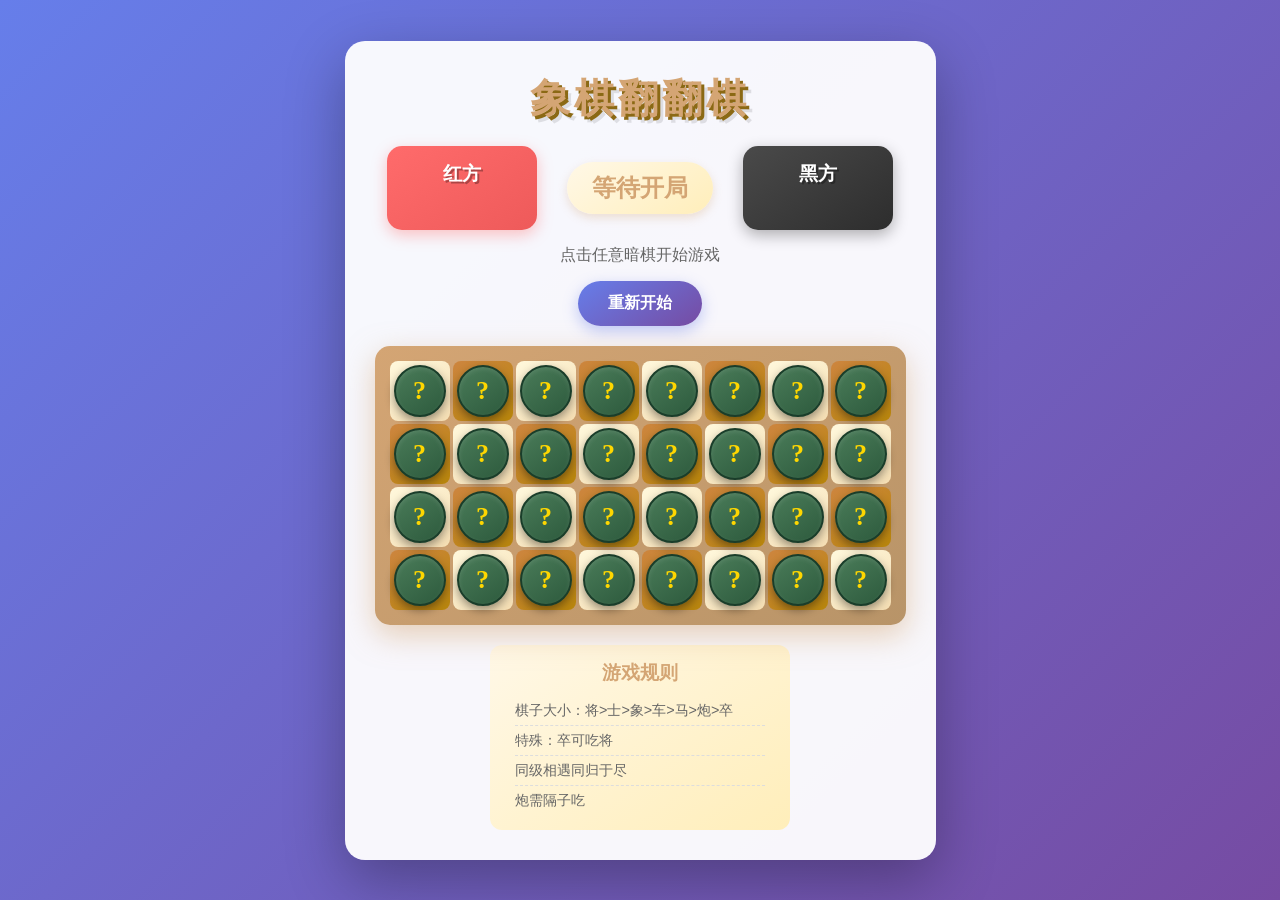
==== ChineseChess/index.html @ 7e91432d "提交翻翻棋游戏代码" ====
<!DOCTYPE html>
<html lang="zh-CN">
<head>
    <meta charset="UTF-8">
    <meta name="viewport" content="width=device-width, initial-scale=1.0">
    <title>象棋翻翻棋 - Q版风格</title>
    <link rel="stylesheet" href="style.css">
</head>
<body>
    <div class="game-container">
        <h1 class="game-title">象棋翻翻棋</h1>
        
        <div class="game-info">
            <div class="player-info">
                <div class="player red" id="player-red">
                    <span class="player-name">红方</span>
                    <span class="player-represent" id="represent-red"></span>
                    <span class="player-captures" id="captures-red"></span>
                </div>
                <div class="turn-indicator" id="turn-indicator"></div>
                <div class="player black" id="player-black">
                    <span class="player-name">黑方</span>
                    <span class="player-represent" id="represent-black"></span>
                    <span class="player-captures" id="captures-black"></span>
                </div>
            </div>
            
            <div class="game-status" id="game-status">
                <p>点击暗棋翻开，或点击己方明棋移动</p>
            </div>
            
            <button class="restart-btn" id="restart-btn">重新开始</button>
        </div>
        
        <div class="board-container">
            <div class="board" id="board"></div>
        </div>
        
        <div class="rules-panel">
            <h3>游戏规则</h3>
            <ul>
                <li>棋子大小：将>士>象>车>马>炮>卒</li>
                <li>特殊：卒可吃将</li>
                <li>同级相遇同归于尽</li>
                <li>炮需隔子吃</li>
            </ul>
        </div>
        
        <div class="game-over-modal" id="game-over-modal" style="display: none;">
            <div class="modal-content">
                <h2 id="winner-text"></h2>
                <button class="restart-btn" id="modal-restart-btn">再来一局</button>
            </div>
        </div>
    </div>
    
    <script src="game.js"></script>
</body>
</html>
---- ChineseChess/style.css ----
* {
    margin: 0;
    padding: 0;
    box-sizing: border-box;
}

body {
    font-family: 'Microsoft YaHei', sans-serif;
    background: linear-gradient(135deg, #667eea 0%, #764ba2 100%);
    min-height: 100vh;
    display: flex;
    justify-content: center;
    align-items: center;
    padding: 20px;
}

.game-container {
    background: rgba(255, 255, 255, 0.95);
    border-radius: 20px;
    padding: 30px;
    box-shadow: 0 20px 60px rgba(0, 0, 0, 0.3);
    text-align: center;
}

.game-title {
    font-size: 2.5rem;
    color: #d4a574;
    text-shadow: 3px 3px 0 #8b6914, 6px 6px 0 rgba(0,0,0,0.1);
    margin-bottom: 20px;
    font-weight: bold;
    letter-spacing: 4px;
}

.game-info {
    margin-bottom: 20px;
}

.player-info {
    display: flex;
    justify-content: center;
    align-items: center;
    gap: 30px;
    margin-bottom: 15px;
}

.player {
    display: flex;
    flex-direction: column;
    align-items: center;
    padding: 15px 30px;
    border-radius: 15px;
    min-width: 150px;
}

.player.red {
    background: linear-gradient(145deg, #ff6b6b, #ee5a5a);
    box-shadow: 0 5px 15px rgba(255, 107, 107, 0.4);
}

.player.black {
    background: linear-gradient(145deg, #4a4a4a, #2d2d2d);
    box-shadow: 0 5px 15px rgba(0, 0, 0, 0.3);
}

.player-name {
    font-size: 1.2rem;
    font-weight: bold;
    color: white;
    text-shadow: 2px 2px 0 rgba(0,0,0,0.3);
}

.player-represent {
    font-size: 0.85rem;
    color: #fffacd;
    margin-top: 3px;
    display: block;
}

.player-captures {
    font-size: 0.9rem;
    color: #ffd700;
    margin-top: 5px;
    min-height: 20px;
    display: flex;
    flex-wrap: wrap;
    gap: 2px;
}

.captured-piece {
    font-size: 14px;
    font-weight: bold;
    color: #fffacd;
    font-family: 'SimSun', 'STSong', serif;
}

.no-captures {
    font-size: 0.8rem;
    color: #888;
}

.turn-indicator {
    font-size: 1.5rem;
    font-weight: bold;
    color: #d4a574;
    padding: 10px 25px;
    background: linear-gradient(145deg, #fff8e7, #ffeeba);
    border-radius: 50px;
    box-shadow: 0 4px 10px rgba(212, 165, 116, 0.3);
}

.game-status {
    font-size: 1rem;
    color: #666;
    margin-bottom: 15px;
}

.restart-btn {
    padding: 12px 30px;
    font-size: 1rem;
    font-weight: bold;
    color: white;
    background: linear-gradient(145deg, #667eea, #764ba2);
    border: none;
    border-radius: 30px;
    cursor: pointer;
    transition: all 0.3s ease;
    box-shadow: 0 5px 15px rgba(102, 126, 234, 0.4);
}

.restart-btn:hover {
    transform: translateY(-2px);
    box-shadow: 0 8px 20px rgba(102, 126, 234, 0.5);
}

.board-container {
    display: inline-block;
    padding: 15px;
    background: linear-gradient(145deg, #d4a574, #b89468);
    border-radius: 15px;
    box-shadow: 0 10px 30px rgba(212, 165, 116, 0.5);
}

.board {
    display: grid;
    grid-template-columns: repeat(8, 60px);
    grid-template-rows: repeat(4, 60px);
    gap: 3px;
}

.cell {
    width: 60px;
    height: 60px;
    display: flex;
    justify-content: center;
    align-items: center;
    cursor: pointer;
    transition: all 0.2s ease;
    border-radius: 8px;
}

.cell.light {
    background: linear-gradient(145deg, #fff8dc, #f5deb3);
}

.cell.dark {
    background: linear-gradient(145deg, #cd853f, #b8860b);
}

.cell.selected {
    box-shadow: inset 0 0 20px rgba(255, 215, 0, 0.8), 0 0 15px rgba(255, 215, 0, 0.5);
    transform: scale(1.05);
}

.cell.valid-move {
    box-shadow: inset 0 0 15px rgba(0, 255, 0, 0.6), 0 0 10px rgba(0, 255, 0, 0.4);
}

.cell.valid-capture {
    box-shadow: inset 0 0 15px rgba(0, 255, 0, 0.6), 0 0 10px rgba(0, 255, 0, 0.4);
}

.piece {
    width: 52px;
    height: 52px;
    border-radius: 50%;
    display: flex;
    justify-content: center;
    align-items: center;
    font-size: 26px;
    font-weight: bold;
    transition: all 0.3s ease;
    position: relative;
    backface-visibility: hidden;
    font-family: 'SimSun', 'STSong', serif;
}

.piece.dark-side {
    background: linear-gradient(145deg, #4a7c59, #2d5a3d);
    color: #ffd700;
    box-shadow: 0 4px 10px rgba(0, 0, 0, 0.4), inset 0 2px 5px rgba(255, 255, 255, 0.1);
    border: 2px solid #1a3d2a;
}

.piece.red {
    background: linear-gradient(145deg, #c41e3a, #8b0000);
    color: #fffacd;
    box-shadow: 0 4px 10px rgba(196, 30, 58, 0.5), inset 0 2px 5px rgba(255, 255, 255, 0.2);
    border: 2px solid #6b0000;
}

.piece.black {
    background: linear-gradient(145deg, #2d2d2d, #1a1a1a);
    color: #fffacd;
    box-shadow: 0 4px 10px rgba(0, 0, 0, 0.5), inset 0 2px 5px rgba(255, 255, 255, 0.1);
    border: 2px solid #0d0d0d;
}

.piece.selected {
    box-shadow: 
        0 0 0 2px #ffd700;
    border-radius: 50%;
    position: relative;
}

/* 四角亮边框样式 */
.piece.selected::before {
    content: '';
    position: absolute;
    top: -4px;
    left: -4px;
    right: -4px;
    bottom: -4px;
    border: 3px solid transparent;
    border-radius: 50%;
    pointer-events: none;
}

.piece.selected::after {
    content: '';
    position: absolute;
    top: 0;
    left: 0;
    right: 0;
    bottom: 0;
    pointer-events: none;
}

/* 四个角 */
.piece.selected .corner-tl,
.piece.selected .corner-tr,
.piece.selected .corner-bl,
.piece.selected .corner-br {
    position: absolute;
    width: 10px;
    height: 10px;
    background: #ffd700;
    pointer-events: none;
}

.piece.selected .corner-tl {
    top: -5px;
    left: -5px;
    border-radius: 3px 0 0 0;
}

.piece.selected .corner-tr {
    top: -5px;
    right: -5px;
    border-radius: 0 3px 0 0;
}

.piece.selected .corner-bl {
    bottom: -5px;
    left: -5px;
    border-radius: 0 0 0 3px;
}

.piece.selected .corner-br {
    bottom: -5px;
    right: -5px;
    border-radius: 0 0 3px 0;
}

.piece.flipping {
    animation: flip 0.5s ease-in-out;
}

.piece.captured {
    animation: capture 0.4s ease-out forwards;
}

@keyframes flip {
    0% { transform: rotateY(0deg); }
    50% { transform: rotateY(90deg); }
    100% { transform: rotateY(0deg); }
}

@keyframes capture {
    0% { transform: scale(1); opacity: 1; }
    50% { transform: scale(1.3); opacity: 0.5; }
    100% { transform: scale(0); opacity: 0; }
}

.rules-panel {
    margin-top: 20px;
    padding: 15px 25px;
    background: linear-gradient(145deg, #fff8e7, #ffeeba);
    border-radius: 12px;
    text-align: left;
    max-width: 300px;
    margin-left: auto;
    margin-right: auto;
}

.rules-panel h3 {
    color: #d4a574;
    margin-bottom: 10px;
    text-align: center;
}

.rules-panel ul {
    list-style: none;
    font-size: 0.9rem;
    color: #666;
}

.rules-panel li {
    padding: 5px 0;
    border-bottom: 1px dashed #ddd;
}

.rules-panel li:last-child {
    border-bottom: none;
}

.game-over-modal {
    position: fixed;
    top: 0;
    left: 0;
    width: 100%;
    height: 100%;
    background: rgba(0, 0, 0, 0.7);
    display: flex;
    justify-content: center;
    align-items: center;
    z-index: 1000;
}

.modal-content {
    background: white;
    padding: 40px 60px;
    border-radius: 20px;
    text-align: center;
    box-shadow: 0 20px 50px rgba(0, 0, 0, 0.3);
}

.modal-content h2 {
    font-size: 2.5rem;
    margin-bottom: 30px;
    color: #d4a574;
    text-shadow: 2px 2px 0 rgba(0,0,0,0.1);
}

@media (max-width: 600px) {
    .board {
        grid-template-columns: repeat(8, 45px);
        grid-template-rows: repeat(4, 45px);
    }
    
    .cell {
        width: 45px;
        height: 45px;
    }
    
    .piece {
        width: 38px;
        height: 38px;
        font-size: 20px;
    }
    
    .player-info {
        gap: 15px;
    }
    
    .player {
        padding: 10px 20px;
        min-width: 100px;
    }
    
    .game-title {
        font-size: 1.8rem;
    }
}
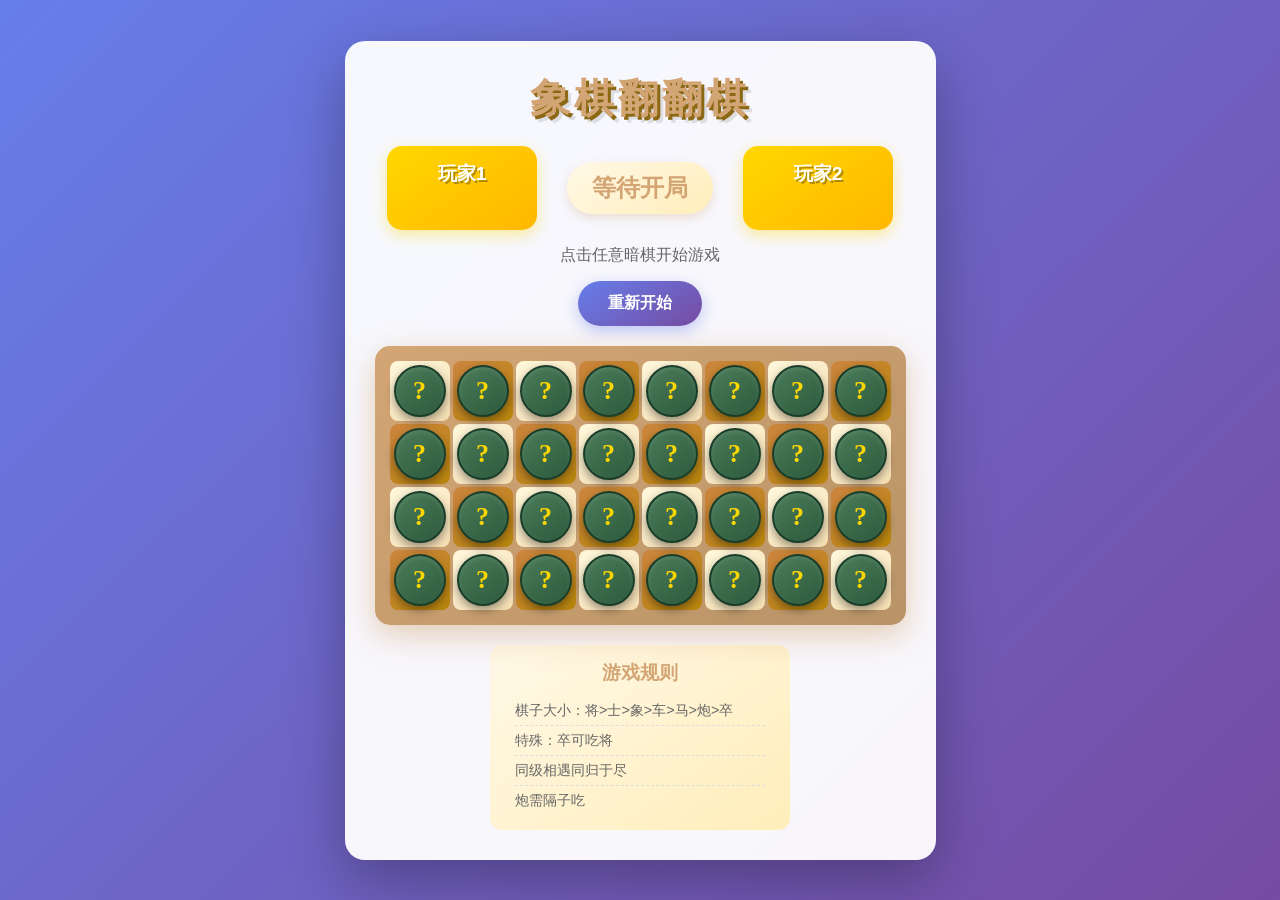
==== commit df16905d: "更新规则" ====
--- a/ChineseChess/index.html
+++ b/ChineseChess/index.html
@@ -12,16 +12,16 @@
         
         <div class="game-info">
             <div class="player-info">
-                <div class="player red" id="player-red">
-                    <span class="player-name">红方</span>
-                    <span class="player-represent" id="represent-red"></span>
-                    <span class="player-captures" id="captures-red"></span>
+                <div class="player yellow" id="player-1">
+                    <span class="player-name">玩家1</span>
+                    <span class="player-represent" id="represent-1"></span>
+                    <span class="player-captures" id="captures-1"></span>
                 </div>
                 <div class="turn-indicator" id="turn-indicator"></div>
-                <div class="player black" id="player-black">
-                    <span class="player-name">黑方</span>
-                    <span class="player-represent" id="represent-black"></span>
-                    <span class="player-captures" id="captures-black"></span>
+                <div class="player yellow" id="player-2">
+                    <span class="player-name">玩家2</span>
+                    <span class="player-represent" id="represent-2"></span>
+                    <span class="player-captures" id="captures-2"></span>
                 </div>
             </div>
             
--- a/ChineseChess/style.css
+++ b/ChineseChess/style.css
@@ -60,6 +60,11 @@
 .player.black {
     background: linear-gradient(145deg, #4a4a4a, #2d2d2d);
     box-shadow: 0 5px 15px rgba(0, 0, 0, 0.3);
+}
+
+.player.yellow {
+    background: linear-gradient(145deg, #ffd700, #ffb700);
+    box-shadow: 0 5px 15px rgba(255, 215, 0, 0.4);
 }
 
 .player-name {
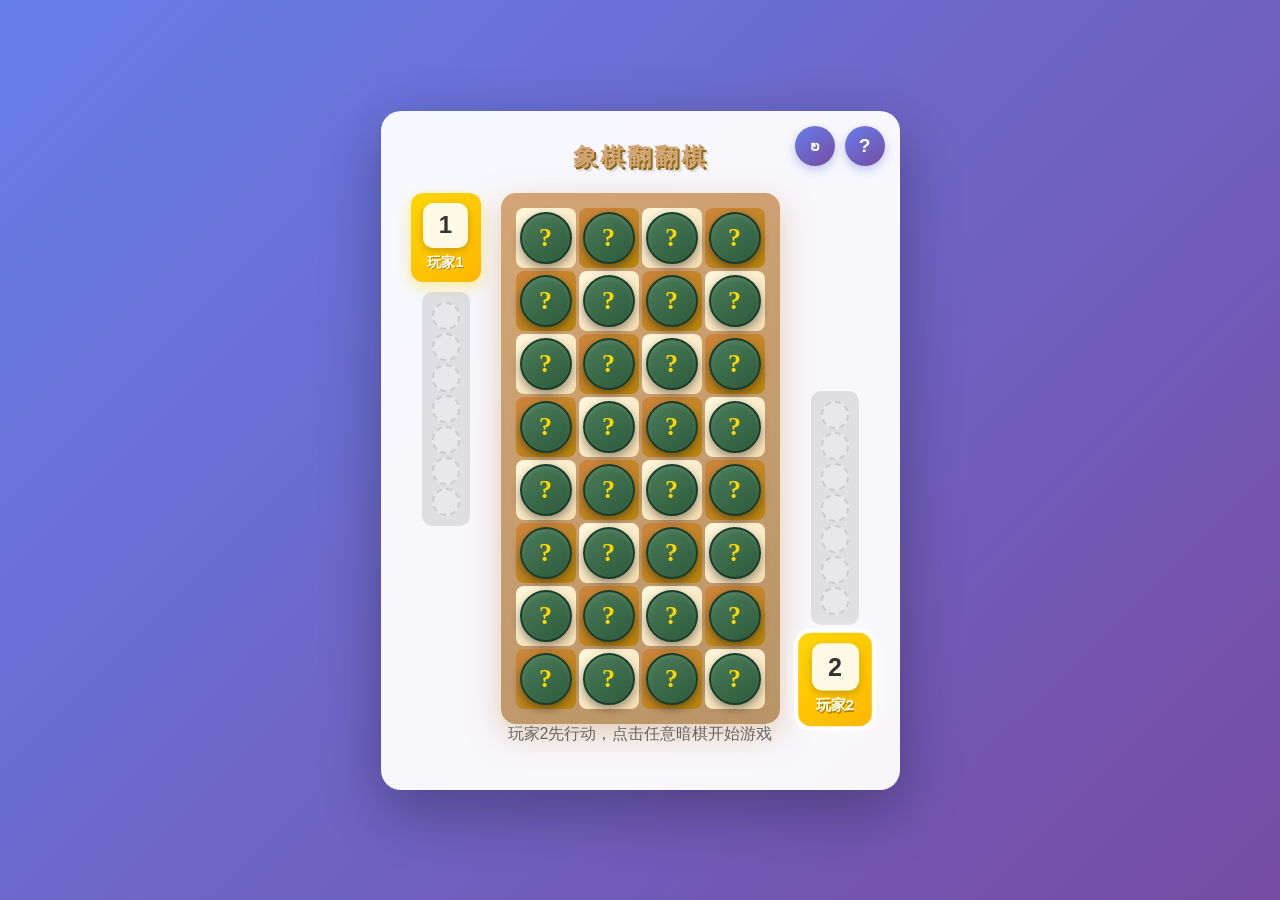
==== commit 661872d3: "完善所有规则" ====
--- a/ChineseChess/index.html
+++ b/ChineseChess/index.html
@@ -8,42 +8,66 @@
 </head>
 <body>
     <div class="game-container">
+        <div class="top-controls">
+            <button class="action-btn" id="restart-btn" title="重新开始">↻</button>
+            <button class="action-btn" id="rules-btn" title="游戏规则">?</button>
+        </div>
+        
         <h1 class="game-title">象棋翻翻棋</h1>
         
-        <div class="game-info">
-            <div class="player-info">
+        <div class="main-content">
+            <div class="player-1-panel">
                 <div class="player yellow" id="player-1">
+                    <div class="player-avatar">1</div>
                     <span class="player-name">玩家1</span>
-                    <span class="player-represent" id="represent-1"></span>
-                    <span class="player-captures" id="captures-1"></span>
                 </div>
-                <div class="turn-indicator" id="turn-indicator"></div>
+                <div class="captures-panel" id="captures-1"></div>
+            </div>
+            
+            <div class="board-container">
+                <div class="board" id="board"></div>
+            </div>
+            
+            <div class="player-2-panel">
+                <div class="captures-panel" id="captures-2"></div>
                 <div class="player yellow" id="player-2">
+                    <div class="player-avatar">2</div>
                     <span class="player-name">玩家2</span>
-                    <span class="player-represent" id="represent-2"></span>
-                    <span class="player-captures" id="captures-2"></span>
                 </div>
             </div>
-            
-            <div class="game-status" id="game-status">
-                <p>点击暗棋翻开，或点击己方明棋移动</p>
-            </div>
-            
-            <button class="restart-btn" id="restart-btn">重新开始</button>
         </div>
         
-        <div class="board-container">
-            <div class="board" id="board"></div>
+        <div class="game-status" id="game-status">
+            <p>点击暗棋翻开，或点击己方明棋移动</p>
         </div>
         
-        <div class="rules-panel">
-            <h3>游戏规则</h3>
-            <ul>
-                <li>棋子大小：将>士>象>车>马>炮>卒</li>
-                <li>特殊：卒可吃将</li>
-                <li>同级相遇同归于尽</li>
-                <li>炮需隔子吃</li>
-            </ul>
+        <div class="rules-modal" id="rules-modal" style="display: none;">
+            <div class="modal-content">
+                <button class="close-btn" id="rules-close-btn">×</button>
+                <h2>游戏规则</h2>
+                <div class="rules-content">
+                    <h3>快速上手</h3>
+                    <ul>
+                        <li>棋盘棋子：使用半张象棋棋盘，32枚棋子打乱后背面朝上摆满棋格</li>
+                        <li>阵营确定：先手玩家翻第一枚棋，翻到什么颜色即执该方</li>
+                        <li>行动方式：每回合可选择翻一枚暗棋或移动一枚明棋</li>
+                    </ul>
+                    <h3>棋子大小顺序</h3>
+                    <p>將(不能吃卒) > 士 > 象 > 車 > 馬 > 炮(隔子吃) > 卒(吃將)</p>
+                    <h3>特殊规则</h3>
+                    <ul>
+                        <li>卒可吃将，将不能吃卒</li>
+                        <li>同级相遇同归于尽</li>
+                        <li>炮需隔子吃，可打任何棋子（包括暗棋）</li>
+                        <li>炮无吃子时可移动一格</li>
+                    </ul>
+                    <h3>棋子区别</h3>
+                    <p>红棋：帥、仕、相、兵</p>
+                    <p>黑棋：將、士、象、卒</p>
+                    <h3>胜负判定</h3>
+                    <p>吃光对方所有棋子即获胜</p>
+                </div>
+            </div>
         </div>
         
         <div class="game-over-modal" id="game-over-modal" style="display: none;">
--- a/ChineseChess/style.css
+++ b/ChineseChess/style.css
@@ -20,36 +20,74 @@
     padding: 30px;
     box-shadow: 0 20px 60px rgba(0, 0, 0, 0.3);
     text-align: center;
+    position: relative;
+}
+
+.top-controls {
+    position: absolute;
+    top: 15px;
+    right: 15px;
+    display: flex;
+    gap: 10px;
+}
+
+.action-btn {
+    width: 40px;
+    height: 40px;
+    border-radius: 50%;
+    border: none;
+    font-size: 1.2rem;
+    cursor: pointer;
+    transition: all 0.3s ease;
+    background: linear-gradient(145deg, #667eea, #764ba2);
+    color: white;
+    box-shadow: 0 4px 10px rgba(102, 126, 234, 0.4);
+    font-weight: bold;
+}
+
+.action-btn:hover {
+    transform: scale(1.1);
+    box-shadow: 0 6px 15px rgba(102, 126, 234, 0.6);
 }
 
 .game-title {
-    font-size: 2.5rem;
+    font-size: 1.5rem;
     color: #d4a574;
-    text-shadow: 3px 3px 0 #8b6914, 6px 6px 0 rgba(0,0,0,0.1);
+    text-shadow: 2px 2px 0 #8b6914, 4px 4px 0 rgba(0,0,0,0.1);
     margin-bottom: 20px;
     font-weight: bold;
-    letter-spacing: 4px;
-}
-
-.game-info {
-    margin-bottom: 20px;
-}
-
-.player-info {
-    display: flex;
-    justify-content: center;
-    align-items: center;
-    gap: 30px;
-    margin-bottom: 15px;
+    letter-spacing: 3px;
+}
+
+.main-content {
+    display: flex;
+    gap: 20px;
+    align-items: flex-start;
+}
+
+.player-1-panel {
+    display: flex;
+    flex-direction: column;
+    align-items: center;
+    gap: 10px;
+}
+
+.player-2-panel {
+    display: flex;
+    flex-direction: column;
+    align-items: center;
+    gap: 10px;
+    justify-content: flex-end;
+    align-self: flex-end;
 }
 
 .player {
     display: flex;
     flex-direction: column;
     align-items: center;
-    padding: 15px 30px;
-    border-radius: 15px;
-    min-width: 150px;
+    padding: 10px 12px;
+    border-radius: 12px;
+    min-width: 70px;
 }
 
 .player.red {
@@ -67,50 +105,102 @@
     box-shadow: 0 5px 15px rgba(255, 215, 0, 0.4);
 }
 
+.player.active {
+    box-shadow: 0 0 0 4px #fff, 0 0 20px rgba(255, 255, 255, 0.8);
+    transform: scale(1.05);
+    transition: all 0.3s ease;
+}
+
+.player-avatar {
+    width: 45px;
+    height: 45px;
+    background: rgba(255, 255, 255, 0.9);
+    border-radius: 10px;
+    display: flex;
+    justify-content: center;
+    align-items: center;
+    font-size: 1.5rem;
+    font-weight: bold;
+    color: #333;
+    box-shadow: 0 3px 8px rgba(0, 0, 0, 0.2);
+}
+
 .player-name {
-    font-size: 1.2rem;
+    font-size: 0.9rem;
     font-weight: bold;
     color: white;
-    text-shadow: 2px 2px 0 rgba(0,0,0,0.3);
-}
-
-.player-represent {
-    font-size: 0.85rem;
-    color: #fffacd;
-    margin-top: 3px;
-    display: block;
-}
-
-.player-captures {
-    font-size: 0.9rem;
-    color: #ffd700;
+    text-shadow: 1px 1px 0 rgba(0,0,0,0.3);
     margin-top: 5px;
-    min-height: 20px;
-    display: flex;
-    flex-wrap: wrap;
-    gap: 2px;
+}
+
+.captures-panel {
+    display: flex;
+    flex-direction: column;
+    gap: 3px;
+    padding: 10px;
+    background: rgba(0, 0, 0, 0.1);
+    border-radius: 10px;
+    min-height: 230px;
+    min-width: 40px;
+    align-items: center;
+    justify-content: flex-start;
 }
 
 .captured-piece {
     font-size: 14px;
     font-weight: bold;
+    font-family: 'SimSun', 'STSong', serif;
+    width: 28px;
+    height: 28px;
+    display: flex;
+    justify-content: center;
+    align-items: center;
+    border-radius: 50%;
+    position: relative;
+    border: 2px solid;
+}
+
+.captured-piece.red {
+    background: linear-gradient(145deg, #c41e3a, #8b0000);
     color: #fffacd;
-    font-family: 'SimSun', 'STSong', serif;
+    box-shadow: 0 2px 5px rgba(196, 30, 58, 0.4);
+    border-color: #6b0000;
+}
+
+.captured-piece.black {
+    background: linear-gradient(145deg, #2d2d2d, #1a1a1a);
+    color: #fffacd;
+    box-shadow: 0 2px 5px rgba(0, 0, 0, 0.4);
+    border-color: #0d0d0d;
+}
+
+.captured-piece.empty {
+    background: rgba(255, 255, 255, 0.3);
+    border: 2px dashed #ccc;
+    box-shadow: none;
+}
+
+.captured-piece.has-badge::after {
+    content: attr(data-count);
+    position: absolute;
+    bottom: -4px;
+    right: -4px;
+    background: red;
+    color: white;
+    font-size: 10px;
+    font-weight: bold;
+    width: 16px;
+    height: 16px;
+    border-radius: 50%;
+    display: flex;
+    justify-content: center;
+    align-items: center;
+    box-shadow: 0 1px 3px rgba(0, 0, 0, 0.3);
 }
 
 .no-captures {
-    font-size: 0.8rem;
+    font-size: 0.7rem;
     color: #888;
-}
-
-.turn-indicator {
-    font-size: 1.5rem;
-    font-weight: bold;
-    color: #d4a574;
-    padding: 10px 25px;
-    background: linear-gradient(145deg, #fff8e7, #ffeeba);
-    border-radius: 50px;
-    box-shadow: 0 4px 10px rgba(212, 165, 116, 0.3);
 }
 
 .game-status {
@@ -147,8 +237,8 @@
 
 .board {
     display: grid;
-    grid-template-columns: repeat(8, 60px);
-    grid-template-rows: repeat(4, 60px);
+    grid-template-columns: repeat(4, 60px);
+    grid-template-rows: repeat(8, 60px);
     gap: 3px;
 }
 
@@ -306,37 +396,81 @@
     100% { transform: scale(0); opacity: 0; }
 }
 
-.rules-panel {
-    margin-top: 20px;
-    padding: 15px 25px;
-    background: linear-gradient(145deg, #fff8e7, #ffeeba);
-    border-radius: 12px;
+.rules-modal {
+    position: fixed;
+    top: 0;
+    left: 0;
+    width: 100%;
+    height: 100%;
+    background: rgba(0, 0, 0, 0.7);
+    display: flex;
+    justify-content: center;
+    align-items: center;
+    z-index: 1000;
+}
+
+.rules-modal .modal-content {
+    background: white;
+    border-radius: 20px;
+    padding: 30px;
+    max-width: 90%;
+    max-height: 85vh;
+    overflow-y: auto;
+    position: relative;
+    box-shadow: 0 20px 60px rgba(0, 0, 0, 0.3);
+}
+
+.rules-modal .close-btn {
+    position: absolute;
+    top: 15px;
+    right: 15px;
+    width: 35px;
+    height: 35px;
+    border-radius: 50%;
+    border: none;
+    background: #eee;
+    font-size: 1.5rem;
+    cursor: pointer;
+    transition: all 0.3s ease;
+}
+
+.rules-modal .close-btn:hover {
+    background: #ff6b6b;
+    color: white;
+}
+
+.rules-modal h2 {
+    color: #d4a574;
+    margin-bottom: 20px;
+    text-align: center;
+}
+
+.rules-content {
     text-align: left;
-    max-width: 300px;
-    margin-left: auto;
-    margin-right: auto;
-}
-
-.rules-panel h3 {
-    color: #d4a574;
-    margin-bottom: 10px;
-    text-align: center;
-}
-
-.rules-panel ul {
-    list-style: none;
-    font-size: 0.9rem;
-    color: #666;
-}
-
-.rules-panel li {
+    font-size: 0.95rem;
+    color: #555;
+}
+
+.rules-content h3 {
+    color: #667eea;
+    margin: 15px 0 10px;
+}
+
+.rules-content ul {
+    list-style: disc;
+    padding-left: 20px;
+    margin: 10px 0;
+}
+
+.rules-content li {
     padding: 5px 0;
-    border-bottom: 1px dashed #ddd;
-}
-
-.rules-panel li:last-child {
-    border-bottom: none;
-}
+}
+
+.rules-content p {
+    margin: 10px 0;
+}
+
+
 
 .game-over-modal {
     position: fixed;
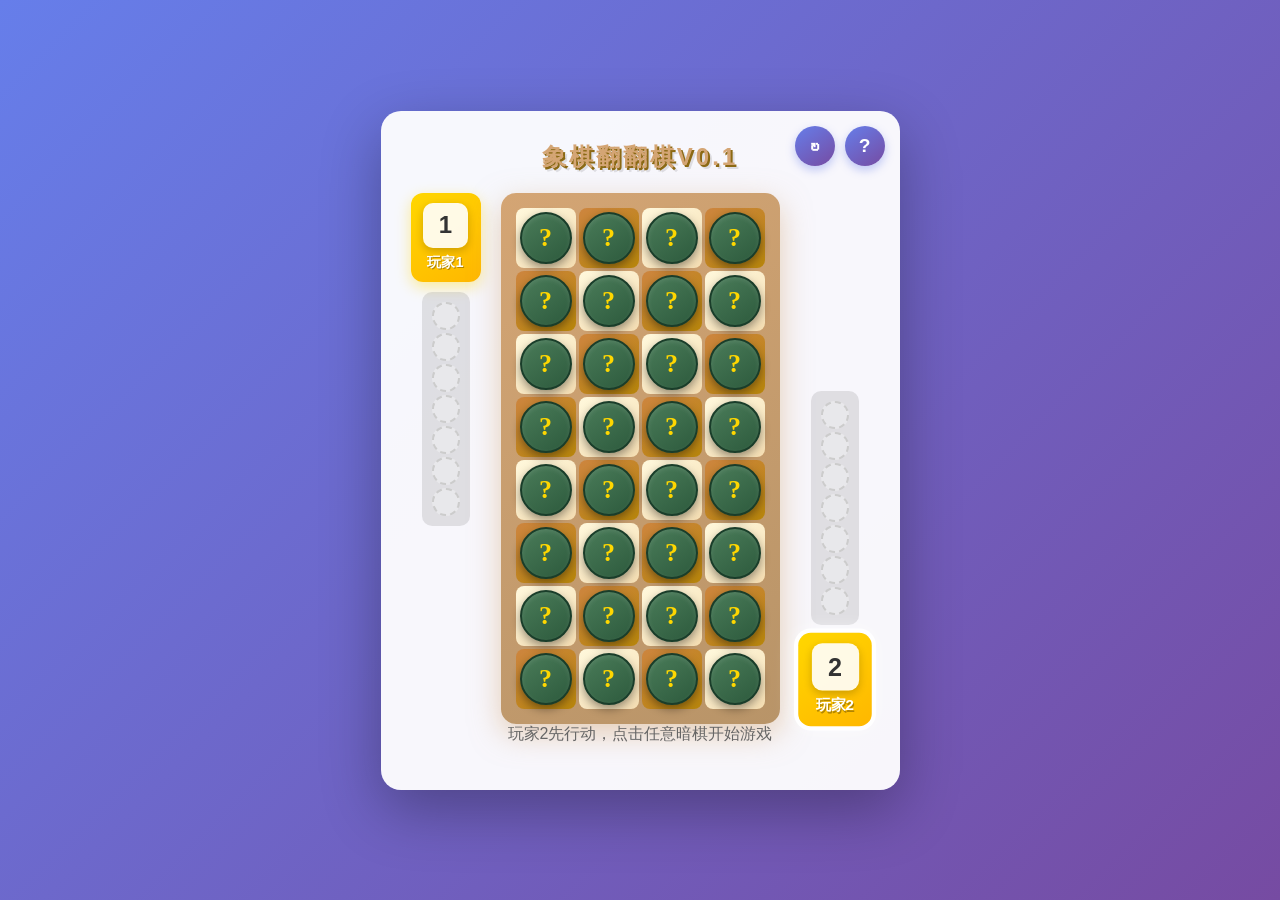
==== commit 8da46794: "add version 0.1" ====
--- a/ChineseChess/index.html
+++ b/ChineseChess/index.html
@@ -13,7 +13,7 @@
             <button class="action-btn" id="rules-btn" title="游戏规则">?</button>
         </div>
         
-        <h1 class="game-title">象棋翻翻棋</h1>
+        <h1 class="game-title">象棋翻翻棋V0.1</h1>
         
         <div class="main-content">
             <div class="player-1-panel">
--- a/ChineseChess/style.css
+++ b/ChineseChess/style.css
@@ -500,33 +500,136 @@
     text-shadow: 2px 2px 0 rgba(0,0,0,0.1);
 }
 
-@media (max-width: 600px) {
+@media (max-width: 768px) {
+    body {
+        padding: 10px;
+        overflow-x: hidden;
+    }
+    
+    .game-container {
+        padding: 15px;
+        border-radius: 15px;
+        max-width: 100%;
+    }
+    
+    .game-title {
+        font-size: 1.2rem;
+        margin-bottom: 10px;
+    }
+    
+    .top-controls {
+        top: 10px;
+        right: 10px;
+        gap: 8px;
+    }
+    
+    .action-btn {
+        width: 32px;
+        height: 32px;
+        font-size: 1rem;
+    }
+    
+    .main-content {
+        gap: 10px;
+    }
+    
+    .player {
+        padding: 8px 10px;
+        min-width: 60px;
+    }
+    
+    .player-avatar {
+        width: 35px;
+        height: 35px;
+        font-size: 1.2rem;
+    }
+    
+    .player-name {
+        font-size: 0.75rem;
+    }
+    
+    .captures-panel {
+        min-height: 180px;
+        padding: 8px;
+        min-width: 35px;
+    }
+    
+    .captured-piece {
+        width: 22px;
+        height: 22px;
+        font-size: 11px;
+    }
+    
+    .board-container {
+        padding: 10px;
+        border-radius: 10px;
+    }
+    
     .board {
-        grid-template-columns: repeat(8, 45px);
-        grid-template-rows: repeat(4, 45px);
+        grid-template-columns: repeat(4, 42px);
+        grid-template-rows: repeat(8, 42px);
+        gap: 2px;
     }
     
     .cell {
-        width: 45px;
-        height: 45px;
+        width: 42px;
+        height: 42px;
     }
     
     .piece {
+        width: 36px;
+        height: 36px;
+        font-size: 18px;
+    }
+    
+    .game-status {
+        font-size: 0.85rem;
+        margin-bottom: 10px;
+    }
+    
+    .modal-content {
+        padding: 20px;
+        margin: 10px;
+        max-height: 80vh;
+        overflow-y: auto;
+    }
+    
+    .modal-content h2 {
+        font-size: 1.5rem;
+        margin-bottom: 20px;
+    }
+    
+    .modal-content p {
+        font-size: 0.9rem;
+    }
+}
+
+@media (max-width: 480px) {
+    .board {
+        grid-template-columns: repeat(4, 38px);
+        grid-template-rows: repeat(8, 38px);
+    }
+    
+    .cell {
         width: 38px;
         height: 38px;
-        font-size: 20px;
-    }
-    
-    .player-info {
-        gap: 15px;
-    }
-    
-    .player {
-        padding: 10px 20px;
-        min-width: 100px;
-    }
-    
-    .game-title {
-        font-size: 1.8rem;
+    }
+    
+    .piece {
+        width: 32px;
+        height: 32px;
+        font-size: 16px;
+    }
+    
+    .captured-piece {
+        width: 20px;
+        height: 20px;
+        font-size: 10px;
+    }
+    
+    .captured-piece.has-badge::after {
+        width: 14px;
+        height: 14px;
+        font-size: 8px;
     }
 }
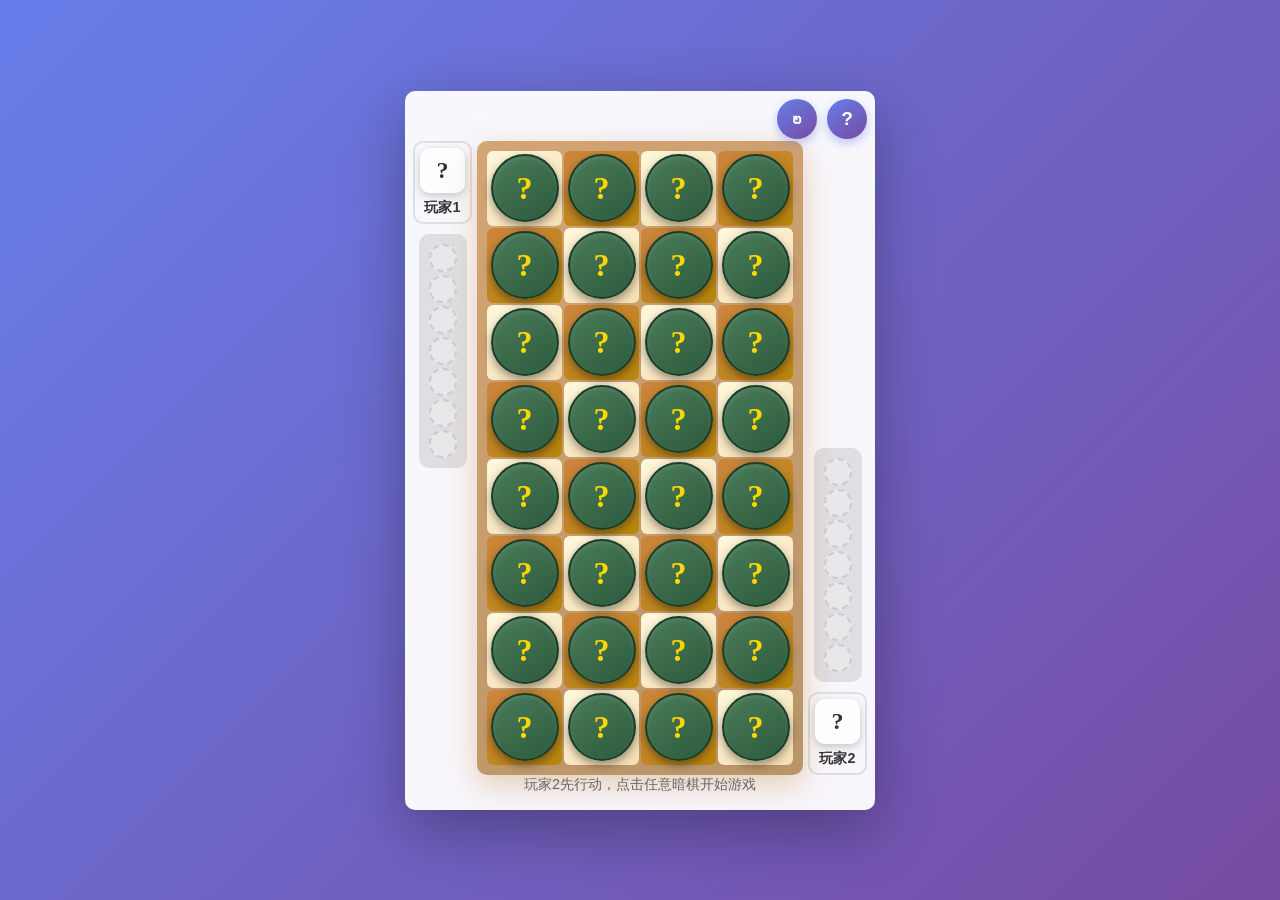
==== commit 5f232e5a: "修改样式" ====
--- a/ChineseChess/index.html
+++ b/ChineseChess/index.html
@@ -13,12 +13,10 @@
             <button class="action-btn" id="rules-btn" title="游戏规则">?</button>
         </div>
         
-        <h1 class="game-title">象棋翻翻棋V0.1</h1>
-        
         <div class="main-content">
             <div class="player-1-panel">
                 <div class="player yellow" id="player-1">
-                    <div class="player-avatar">1</div>
+                    <div class="player-avatar">?</div>
                     <span class="player-name">玩家1</span>
                 </div>
                 <div class="captures-panel" id="captures-1"></div>
@@ -31,7 +29,7 @@
             <div class="player-2-panel">
                 <div class="captures-panel" id="captures-2"></div>
                 <div class="player yellow" id="player-2">
-                    <div class="player-avatar">2</div>
+                    <div class="player-avatar">?</div>
                     <span class="player-name">玩家2</span>
                 </div>
             </div>
@@ -44,28 +42,68 @@
         <div class="rules-modal" id="rules-modal" style="display: none;">
             <div class="modal-content">
                 <button class="close-btn" id="rules-close-btn">×</button>
+                <h1 class="game-title">象棋翻翻棋V0.1</h1>
                 <h2>游戏规则</h2>
                 <div class="rules-content">
-                    <h3>快速上手</h3>
-                    <ul>
-                        <li>棋盘棋子：使用半张象棋棋盘，32枚棋子打乱后背面朝上摆满棋格</li>
-                        <li>阵营确定：先手玩家翻第一枚棋，翻到什么颜色即执该方</li>
-                        <li>行动方式：每回合可选择翻一枚暗棋或移动一枚明棋</li>
-                    </ul>
-                    <h3>棋子大小顺序</h3>
-                    <p>將(不能吃卒) > 士 > 象 > 車 > 馬 > 炮(隔子吃) > 卒(吃將)</p>
-                    <h3>特殊规则</h3>
-                    <ul>
-                        <li>卒可吃将，将不能吃卒</li>
-                        <li>同级相遇同归于尽</li>
-                        <li>炮需隔子吃，可打任何棋子（包括暗棋）</li>
-                        <li>炮无吃子时可移动一格</li>
-                    </ul>
-                    <h3>棋子区别</h3>
-                    <p>红棋：帥、仕、相、兵</p>
-                    <p>黑棋：將、士、象、卒</p>
-                    <h3>胜负判定</h3>
-                    <p>吃光对方所有棋子即获胜</p>
+                    <div class="rule-section">
+                        <div class="rule-icon">🎮</div>
+                        <div class="rule-info">
+                            <h3>游戏目标</h3>
+                            <p>吃光对方所有棋子即可获胜</p>
+                        </div>
+                    </div>
+                    
+                    <div class="rule-section">
+                        <div class="rule-icon">📋</div>
+                        <div class="rule-info">
+                            <h3>基本规则</h3>
+                            <ul>
+                                <li>使用半张象棋棋盘（4×8），32枚棋子打乱后背面朝上摆放</li>
+                                <li>先手翻第一枚棋，翻到什么颜色即执该方</li>
+                                <li>每回合可选择：翻一枚暗棋 或 移动一枚己方明棋</li>
+                            </ul>
+                        </div>
+                    </div>
+                    
+                    <div class="rule-section">
+                        <div class="rule-icon">⚔️</div>
+                        <div class="rule-info">
+                            <h3>吃子顺序</h3>
+                            <div class="rank-list">
+                                <span class="rank-item">將 > 士 > 象 > 車 > 馬 > 炮 > 卒</span>
+                            </div>
+                            <p class="note">注：炮需隔子吃，可打任何棋子（包括暗棋）</p>
+                        </div>
+                    </div>
+                    
+                    <div class="rule-section">
+                        <div class="rule-icon">💡</div>
+                        <div class="rule-info">
+                            <h3>特殊规则</h3>
+                            <ul>
+                                <li>卒可吃将，但将不能吃卒</li>
+                                <li>同级棋子相遇同归于尽</li>
+                                <li>炮无吃子时可移动一格</li>
+                            </ul>
+                        </div>
+                    </div>
+                    
+                    <div class="rule-section">
+                        <div class="rule-icon">🔴⚫</div>
+                        <div class="rule-info">
+                            <h3>棋子对应</h3>
+                            <div class="side-comparison">
+                                <div class="side-box red-side">
+                                    <span class="side-label">红方</span>
+                                    <span class="side-pieces">帥 · 仕 · 相 · 兵</span>
+                                </div>
+                                <div class="side-box black-side">
+                                    <span class="side-label">黑方</span>
+                                    <span class="side-pieces">將 · 士 · 象 · 卒</span>
+                                </div>
+                            </div>
+                        </div>
+                    </div>
                 </div>
             </div>
         </div>
--- a/ChineseChess/style.css
+++ b/ChineseChess/style.css
@@ -11,24 +11,26 @@
     display: flex;
     justify-content: center;
     align-items: center;
-    padding: 20px;
+    padding: 5px;
+    margin: 0;
 }
 
 .game-container {
     background: rgba(255, 255, 255, 0.95);
-    border-radius: 20px;
-    padding: 30px;
+    border-radius: 10px;
+    padding: 50px 8px 8px;
     box-shadow: 0 20px 60px rgba(0, 0, 0, 0.3);
     text-align: center;
     position: relative;
+    max-width: 98vw;
 }
 
 .top-controls {
+    display: flex;
+    gap: 10px;
     position: absolute;
-    top: 15px;
-    right: 15px;
-    display: flex;
-    gap: 10px;
+    top: 8px;
+    right: 8px;
 }
 
 .action-btn {
@@ -51,17 +53,17 @@
 }
 
 .game-title {
-    font-size: 1.5rem;
+    font-size: 1.2rem;
     color: #d4a574;
     text-shadow: 2px 2px 0 #8b6914, 4px 4px 0 rgba(0,0,0,0.1);
-    margin-bottom: 20px;
-    font-weight: bold;
-    letter-spacing: 3px;
+    margin-bottom: 10px;
+    font-weight: bold;
+    letter-spacing: 2px;
 }
 
 .main-content {
     display: flex;
-    gap: 20px;
+    gap: 5px;
     align-items: flex-start;
 }
 
@@ -85,30 +87,43 @@
     display: flex;
     flex-direction: column;
     align-items: center;
-    padding: 10px 12px;
-    border-radius: 12px;
-    min-width: 70px;
-}
-
-.player.red {
-    background: linear-gradient(145deg, #ff6b6b, #ee5a5a);
-    box-shadow: 0 5px 15px rgba(255, 107, 107, 0.4);
-}
-
-.player.black {
-    background: linear-gradient(145deg, #4a4a4a, #2d2d2d);
-    box-shadow: 0 5px 15px rgba(0, 0, 0, 0.3);
-}
-
+    padding: 5px;
+    min-width: 40px;
+}
+
+.player.red,
+.player.black,
 .player.yellow {
-    background: linear-gradient(145deg, #ffd700, #ffb700);
-    box-shadow: 0 5px 15px rgba(255, 215, 0, 0.4);
+    background: none;
+    border: 2px solid rgba(0, 0, 0, 0.1);
+    border-radius: 10px;
 }
 
 .player.active {
-    box-shadow: 0 0 0 4px #fff, 0 0 20px rgba(255, 255, 255, 0.8);
-    transform: scale(1.05);
     transition: all 0.3s ease;
+    animation: pulse-glow 1.5s ease-in-out infinite;
+}
+
+.player.active .player-avatar {
+    animation: bounce 0.6s ease-in-out infinite alternate;
+}
+
+@keyframes pulse-glow {
+    0%, 100% {
+        box-shadow: 0 0 10px rgba(74, 144, 217, 0.4), 0 0 20px rgba(74, 144, 217, 0.2);
+    }
+    50% {
+        box-shadow: 0 0 15px rgba(74, 144, 217, 0.6), 0 0 30px rgba(74, 144, 217, 0.4);
+    }
+}
+
+@keyframes bounce {
+    from {
+        transform: translateY(0);
+    }
+    to {
+        transform: translateY(-3px);
+    }
 }
 
 .player-avatar {
@@ -123,13 +138,27 @@
     font-weight: bold;
     color: #333;
     box-shadow: 0 3px 8px rgba(0, 0, 0, 0.2);
+    font-family: 'SimSun', 'STSong', serif;
+}
+
+.player-avatar.red {
+    background: linear-gradient(145deg, #c41e3a, #8b0000);
+    color: #fffacd;
+    box-shadow: 0 4px 10px rgba(196, 30, 58, 0.5), inset 0 2px 5px rgba(255, 255, 255, 0.2);
+    border: 2px solid #6b0000;
+}
+
+.player-avatar.black {
+    background: linear-gradient(145deg, #2d2d2d, #1a1a1a);
+    color: #fffacd;
+    box-shadow: 0 4px 10px rgba(0, 0, 0, 0.5), inset 0 2px 5px rgba(255, 255, 255, 0.1);
+    border: 2px solid #0d0d0d;
 }
 
 .player-name {
     font-size: 0.9rem;
     font-weight: bold;
-    color: white;
-    text-shadow: 1px 1px 0 rgba(0,0,0,0.3);
+    color: #333;
     margin-top: 5px;
 }
 
@@ -204,9 +233,9 @@
 }
 
 .game-status {
-    font-size: 1rem;
+    font-size: 0.9rem;
     color: #666;
-    margin-bottom: 15px;
+    margin-bottom: 8px;
 }
 
 .restart-btn {
@@ -229,28 +258,28 @@
 
 .board-container {
     display: inline-block;
-    padding: 15px;
+    padding: 10px;
     background: linear-gradient(145deg, #d4a574, #b89468);
-    border-radius: 15px;
+    border-radius: 10px;
     box-shadow: 0 10px 30px rgba(212, 165, 116, 0.5);
 }
 
 .board {
     display: grid;
-    grid-template-columns: repeat(4, 60px);
-    grid-template-rows: repeat(8, 60px);
-    gap: 3px;
+    grid-template-columns: repeat(4, 75px);
+    grid-template-rows: repeat(8, 75px);
+    gap: 2px;
 }
 
 .cell {
-    width: 60px;
-    height: 60px;
+    width: 75px;
+    height: 75px;
     display: flex;
     justify-content: center;
     align-items: center;
     cursor: pointer;
     transition: all 0.2s ease;
-    border-radius: 8px;
+    border-radius: 6px;
 }
 
 .cell.light {
@@ -275,13 +304,13 @@
 }
 
 .piece {
-    width: 52px;
-    height: 52px;
+    width: 68px;
+    height: 68px;
     border-radius: 50%;
     display: flex;
     justify-content: center;
     align-items: center;
-    font-size: 26px;
+    font-size: 32px;
     font-weight: bold;
     transition: all 0.3s ease;
     position: relative;
@@ -412,9 +441,12 @@
 .rules-modal .modal-content {
     background: white;
     border-radius: 20px;
-    padding: 30px;
-    max-width: 90%;
-    max-height: 85vh;
+    padding: 20px;
+    max-width: 95%;
+    max-height: 90vh;
+    width: calc(100% - 40px);
+    max-width: calc(95vw - 40px);
+    max-height: calc(90vh - 40px);
     overflow-y: auto;
     position: relative;
     box-shadow: 0 20px 60px rgba(0, 0, 0, 0.3);
@@ -451,23 +483,133 @@
     color: #555;
 }
 
-.rules-content h3 {
+.rules-content .rule-section {
+    display: flex;
+    align-items: flex-start;
+    gap: 15px;
+    background: linear-gradient(145deg, #f8f9fa, #e9ecef);
+    border-radius: 12px;
+    padding: 15px;
+    margin-bottom: 15px;
+    transition: all 0.3s ease;
+}
+
+.rules-content .rule-section:hover {
+    transform: translateX(5px);
+    box-shadow: 0 4px 12px rgba(0, 0, 0, 0.1);
+}
+
+.rules-content .rule-icon {
+    font-size: 1.8rem;
+    width: 45px;
+    height: 45px;
+    display: flex;
+    justify-content: center;
+    align-items: center;
+    background: linear-gradient(145deg, #667eea, #764ba2);
+    color: white;
+    border-radius: 10px;
+    flex-shrink: 0;
+}
+
+.rules-content .rule-info {
+    flex: 1;
+}
+
+.rules-content .rule-info h3 {
     color: #667eea;
-    margin: 15px 0 10px;
-}
-
-.rules-content ul {
-    list-style: disc;
-    padding-left: 20px;
-    margin: 10px 0;
-}
-
-.rules-content li {
-    padding: 5px 0;
-}
-
-.rules-content p {
-    margin: 10px 0;
+    margin: 0 0 10px 0;
+    font-size: 1.1rem;
+    font-weight: 600;
+}
+
+.rules-content .rule-info ul {
+    list-style: none;
+    padding: 0;
+    margin: 0;
+}
+
+.rules-content .rule-info li {
+    position: relative;
+    padding: 6px 0 6px 22px;
+    line-height: 1.5;
+}
+
+.rules-content .rule-info li::before {
+    content: '✓';
+    position: absolute;
+    left: 0;
+    color: #28a745;
+    font-weight: bold;
+}
+
+.rules-content .rule-info p {
+    margin: 0;
+    line-height: 1.5;
+}
+
+.rules-content .rank-list {
+    background: white;
+    border-radius: 8px;
+    padding: 10px 15px;
+    border: 2px solid #d4a574;
+    margin-bottom: 8px;
+}
+
+.rules-content .rank-item {
+    font-family: 'SimSun', 'STSong', serif;
+    font-size: 1.1rem;
+    color: #555;
+    font-weight: 500;
+}
+
+.rules-content .note {
+    font-size: 0.85rem;
+    color: #888;
+    font-style: italic;
+}
+
+.rules-content .side-comparison {
+    display: flex;
+    gap: 12px;
+}
+
+.rules-content .side-box {
+    flex: 1;
+    border-radius: 10px;
+    padding: 12px;
+    text-align: center;
+}
+
+.rules-content .red-side {
+    background: linear-gradient(145deg, rgba(196, 30, 58, 0.1), rgba(196, 30, 58, 0.05));
+    border: 2px solid rgba(196, 30, 58, 0.3);
+}
+
+.rules-content .black-side {
+    background: linear-gradient(145deg, rgba(45, 45, 45, 0.1), rgba(45, 45, 45, 0.05));
+    border: 2px solid rgba(45, 45, 45, 0.3);
+}
+
+.rules-content .side-label {
+    display: block;
+    font-size: 0.85rem;
+    font-weight: bold;
+    margin-bottom: 5px;
+}
+
+.rules-content .red-side .side-label {
+    color: #c41e3a;
+}
+
+.rules-content .black-side .side-label {
+    color: #333;
+}
+
+.rules-content .side-pieces {
+    font-family: 'SimSun', 'STSong', serif;
+    font-size: 1rem;
+    color: #555;
 }
 
 
